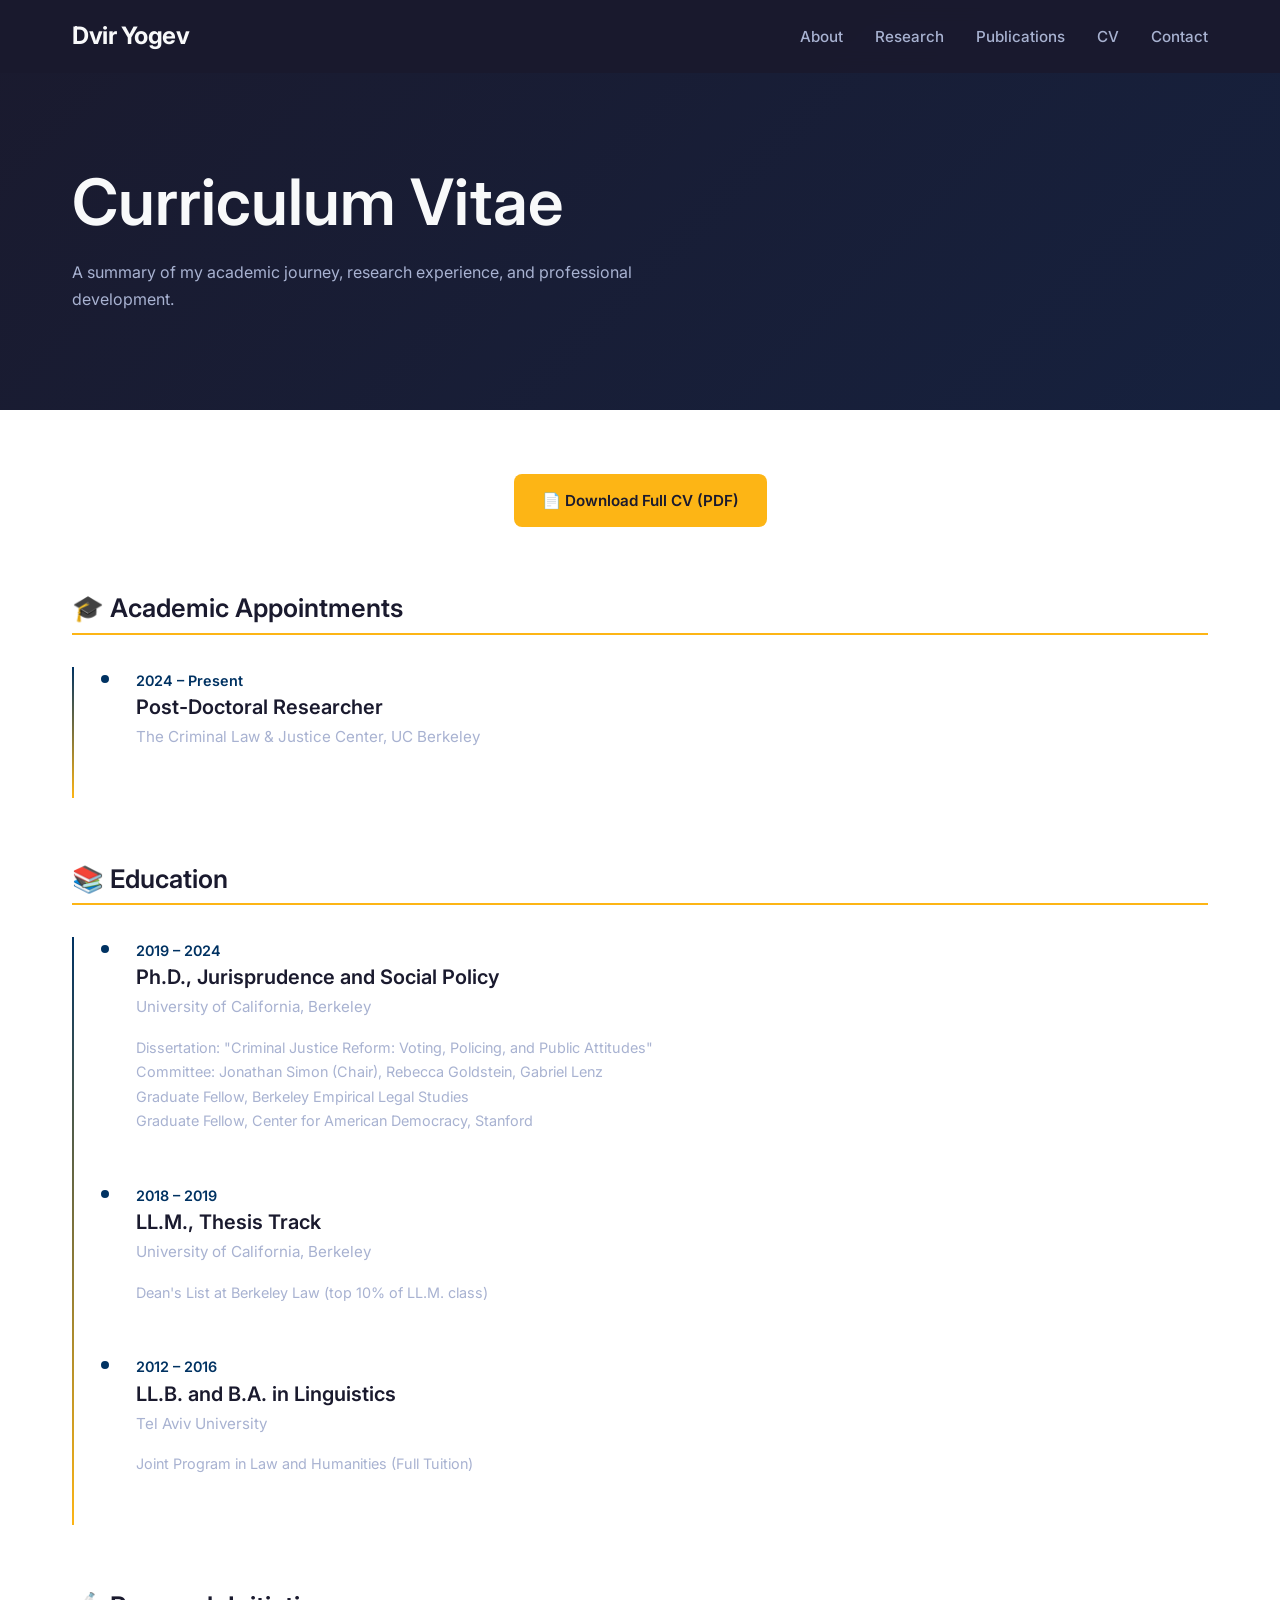
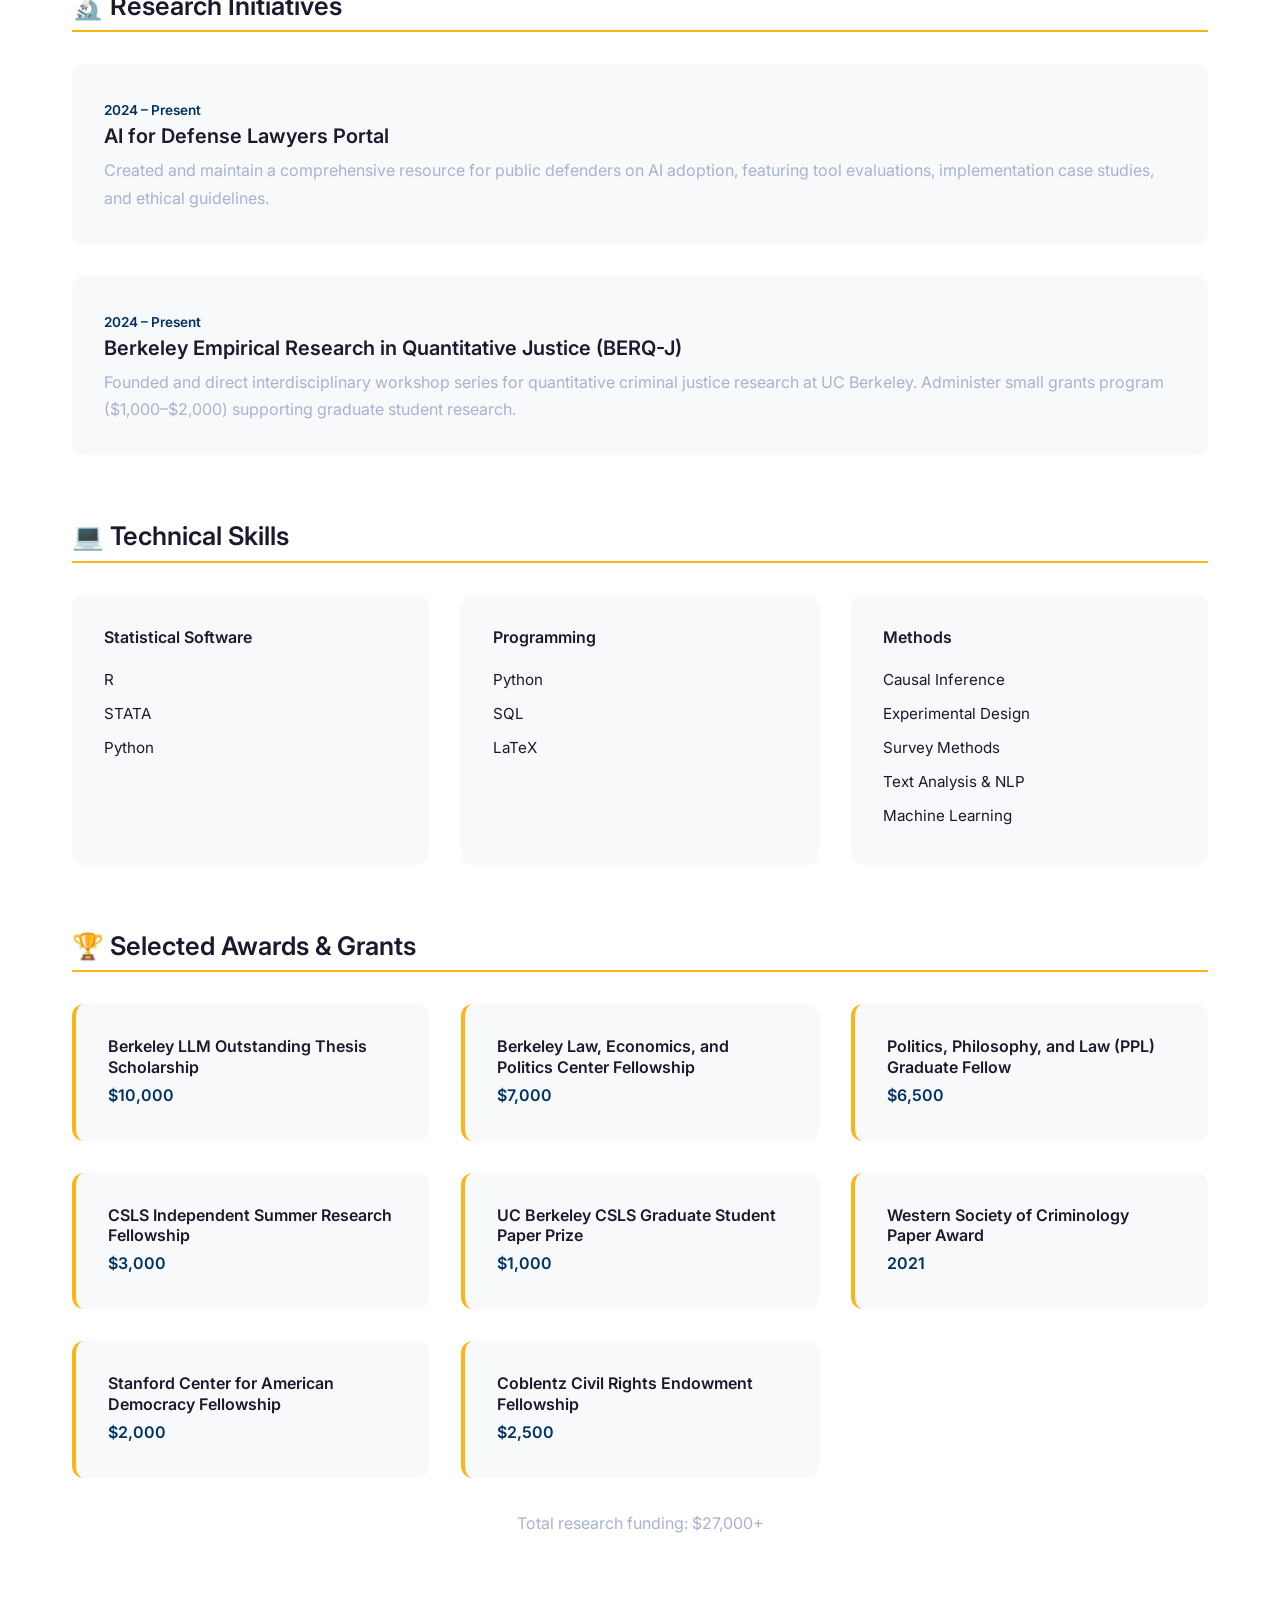
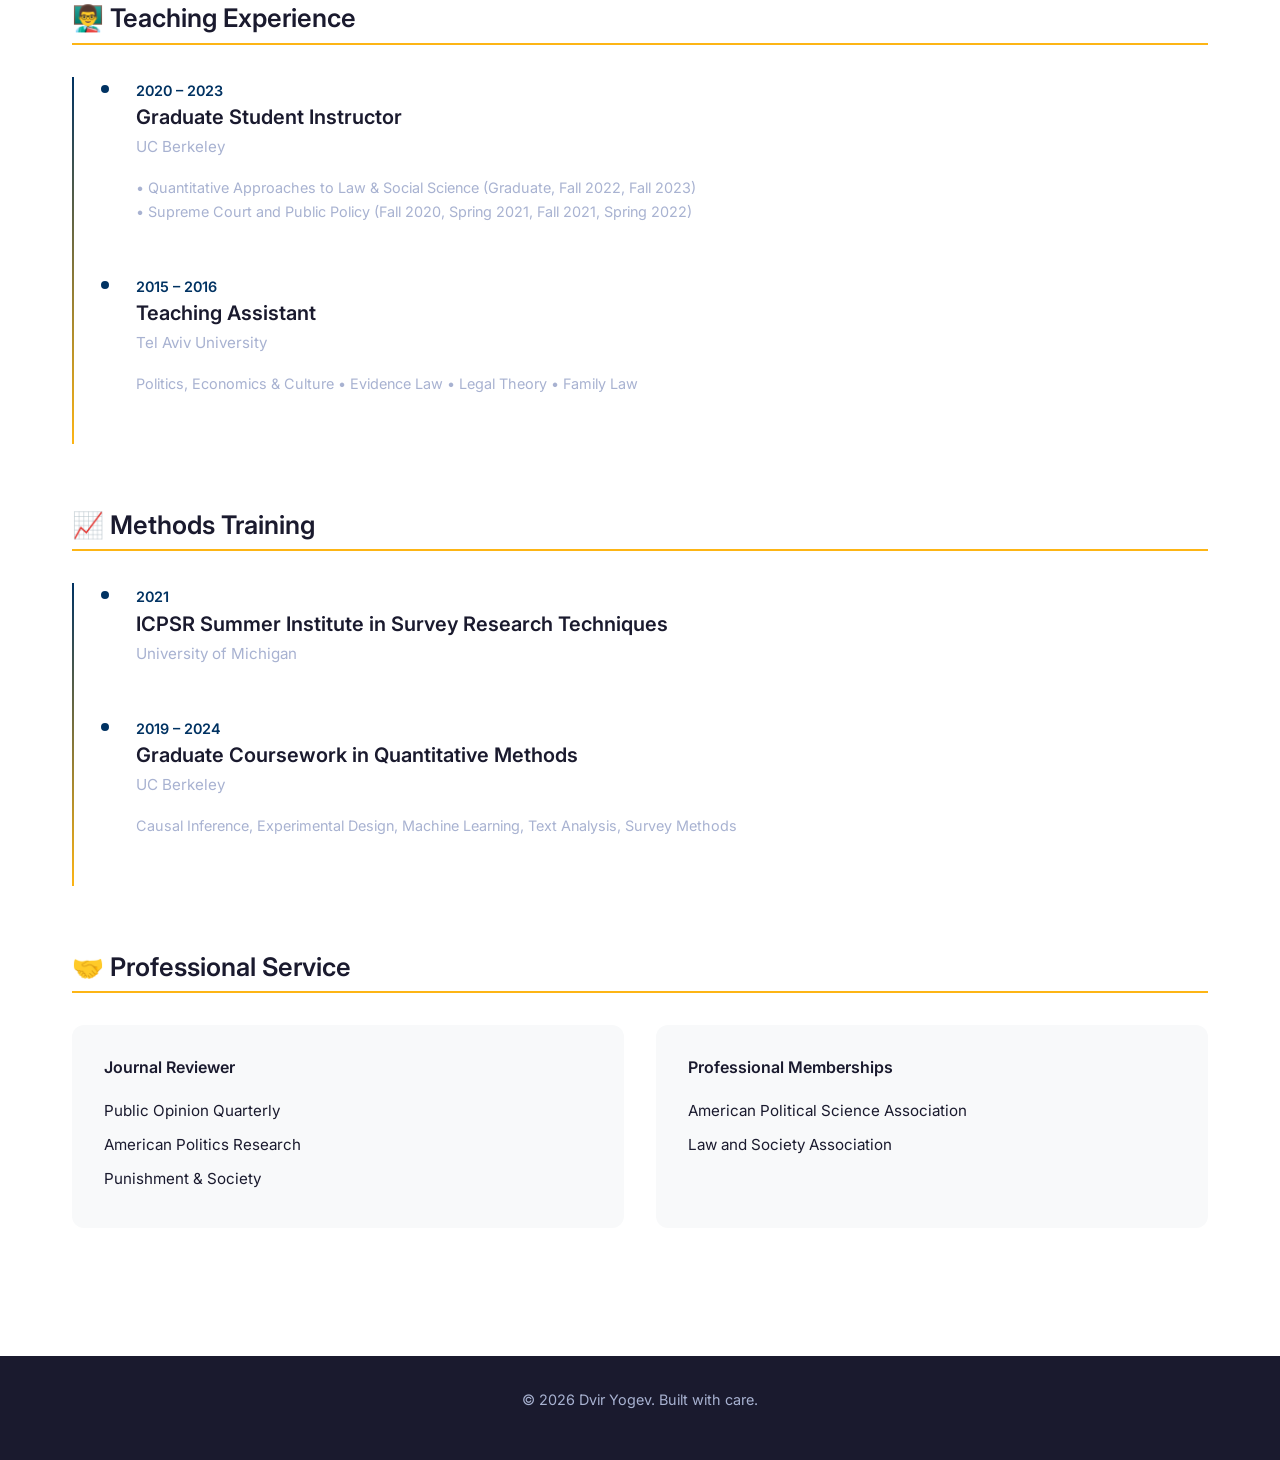
==== cv.html @ 74090f08 "Initial website with correct folder structure" ====
<!DOCTYPE html>
<html lang="en">

<head>
    <meta charset="UTF-8">
    <meta name="viewport" content="width=device-width, initial-scale=1.0">
    <meta name="description"
        content="Curriculum Vitae of Dvir Yogev - Post-Doctoral Researcher at UC Berkeley's Criminal Law & Justice Center.">
    <title>CV | Dvir Yogev, Ph.D.</title>

    <!-- Fonts -->
    <link rel="preconnect" href="https://fonts.googleapis.com">
    <link rel="preconnect" href="https://fonts.gstatic.com" crossorigin>
    <link href="https://fonts.googleapis.com/css2?family=Inter:wght@400;500;600;700&display=swap" rel="stylesheet">

    <!-- Styles -->
    <link rel="stylesheet" href="css/style.css">
    <style>
        .page-hero {
            padding: 160px 0 80px;
            background: linear-gradient(135deg, var(--primary-dark) 0%, var(--primary-medium) 100%);
        }

        .page-hero h1 {
            color: var(--text-light);
        }

        .page-hero p {
            color: var(--text-muted);
            max-width: 600px;
        }

        .cv-page {
            padding: var(--space-lg) 0;
        }

        .cv-download {
            margin-bottom: var(--space-lg);
            text-align: center;
        }

        .cv-section {
            margin-bottom: var(--space-lg);
        }

        .cv-section h3 {
            color: var(--primary-dark);
            margin-bottom: var(--space-md);
            padding-bottom: var(--space-xs);
            border-bottom: 2px solid var(--berkeley-gold);
            display: flex;
            align-items: center;
            gap: var(--space-xs);
        }

        .timeline {
            position: relative;
            padding-left: var(--space-md);
        }

        .timeline::before {
            content: '';
            position: absolute;
            left: 0;
            top: 0;
            bottom: 0;
            width: 2px;
            background: linear-gradient(to bottom, var(--berkeley-blue), var(--berkeley-gold));
        }

        .timeline-item {
            position: relative;
            padding-bottom: var(--space-md);
            padding-left: var(--space-md);
        }

        .timeline-item::before {
            content: '';
            position: absolute;
            left: -5px;
            top: 6px;
            width: 12px;
            height: 12px;
            border-radius: 50%;
            background: var(--berkeley-blue);
            border: 2px solid var(--bg-light);
        }

        .timeline-item .date {
            color: var(--berkeley-blue);
            font-weight: 600;
            font-size: 0.9rem;
            margin-bottom: 4px;
        }

        .timeline-item h4 {
            color: var(--primary-dark);
            margin-bottom: 4px;
        }

        .timeline-item .institution {
            color: var(--text-muted);
            font-size: 0.95rem;
        }

        .timeline-item .details {
            color: var(--text-muted);
            font-size: 0.9rem;
            margin-top: var(--space-xs);
        }

        .skills-list {
            display: grid;
            grid-template-columns: repeat(auto-fit, minmax(250px, 1fr));
            gap: var(--space-md);
        }

        .skill-group {
            background: var(--bg-off-white);
            padding: var(--space-md);
            border-radius: 12px;
        }

        .skill-group h4 {
            color: var(--primary-dark);
            margin-bottom: var(--space-sm);
            font-size: 1rem;
        }

        .skill-group ul {
            list-style: none;
            margin: 0;
            padding: 0;
        }

        .skill-group li {
            padding: 4px 0;
            color: var(--text-dark);
            font-size: 0.95rem;
        }

        .awards-grid {
            display: grid;
            grid-template-columns: repeat(auto-fit, minmax(300px, 1fr));
            gap: var(--space-md);
        }

        .award-card {
            background: var(--bg-off-white);
            padding: var(--space-md);
            border-radius: 12px;
            border-left: 4px solid var(--berkeley-gold);
        }

        .award-card h4 {
            color: var(--primary-dark);
            font-size: 1rem;
            margin-bottom: 4px;
        }

        .award-card .amount {
            color: var(--berkeley-blue);
            font-weight: 600;
        }

        .initiatives-list {
            display: flex;
            flex-direction: column;
            gap: var(--space-md);
        }

        .initiative-card {
            background: var(--bg-off-white);
            padding: var(--space-md);
            border-radius: 12px;
        }

        .initiative-card h4 {
            color: var(--primary-dark);
            margin-bottom: var(--space-xs);
        }

        .initiative-card .date {
            color: var(--berkeley-blue);
            font-size: 0.85rem;
            font-weight: 600;
            margin-bottom: var(--space-xs);
        }

        .initiative-card p {
            margin-bottom: 0;
        }
    </style>
</head>

<body>
    <!-- Navigation -->
    <nav class="navbar">
        <div class="nav-container">
            <a href="index.html" class="nav-logo">Dvir Yogev</a>
            <ul class="nav-links">
                <li><a href="index.html#about">About</a></li>
                <li><a href="index.html#research">Research</a></li>
                <li><a href="publications.html">Publications</a></li>
                <li><a href="cv.html">CV</a></li>
                <li><a href="index.html#contact">Contact</a></li>
            </ul>
            <div class="nav-toggle">
                <span></span>
                <span></span>
                <span></span>
            </div>
        </div>
    </nav>

    <!-- Page Hero -->
    <section class="page-hero">
        <div class="container">
            <h1>Curriculum Vitae</h1>
            <p>A summary of my academic journey, research experience, and professional development.</p>
        </div>
    </section>

    <!-- CV Content -->
    <section class="cv-page">
        <div class="container">

            <!-- Download Button -->
            <div class="cv-download">
                <a href="assets/CV.pdf" class="btn btn-primary" target="_blank">📄 Download Full CV (PDF)</a>
            </div>

            <!-- Academic Appointments -->
            <div class="cv-section">
                <h3>🎓 Academic Appointments</h3>
                <div class="timeline">
                    <div class="timeline-item">
                        <span class="date">2024 – Present</span>
                        <h4>Post-Doctoral Researcher</h4>
                        <p class="institution">The Criminal Law & Justice Center, UC Berkeley</p>
                    </div>
                </div>
            </div>

            <!-- Education -->
            <div class="cv-section">
                <h3>📚 Education</h3>
                <div class="timeline">
                    <div class="timeline-item">
                        <span class="date">2019 – 2024</span>
                        <h4>Ph.D., Jurisprudence and Social Policy</h4>
                        <p class="institution">University of California, Berkeley</p>
                        <p class="details">
                            Dissertation: "Criminal Justice Reform: Voting, Policing, and Public Attitudes"<br>
                            Committee: Jonathan Simon (Chair), Rebecca Goldstein, Gabriel Lenz<br>
                            Graduate Fellow, Berkeley Empirical Legal Studies<br>
                            Graduate Fellow, Center for American Democracy, Stanford
                        </p>
                    </div>
                    <div class="timeline-item">
                        <span class="date">2018 – 2019</span>
                        <h4>LL.M., Thesis Track</h4>
                        <p class="institution">University of California, Berkeley</p>
                        <p class="details">Dean's List at Berkeley Law (top 10% of LL.M. class)</p>
                    </div>
                    <div class="timeline-item">
                        <span class="date">2012 – 2016</span>
                        <h4>LL.B. and B.A. in Linguistics</h4>
                        <p class="institution">Tel Aviv University</p>
                        <p class="details">Joint Program in Law and Humanities (Full Tuition)</p>
                    </div>
                </div>
            </div>

            <!-- Research Initiatives -->
            <div class="cv-section">
                <h3>🔬 Research Initiatives</h3>
                <div class="initiatives-list">
                    <div class="initiative-card">
                        <span class="date">2024 – Present</span>
                        <h4>AI for Defense Lawyers Portal</h4>
                        <p>Created and maintain a comprehensive resource for public defenders on AI adoption, featuring
                            tool evaluations, implementation case studies, and ethical guidelines.</p>
                    </div>
                    <div class="initiative-card">
                        <span class="date">2024 – Present</span>
                        <h4>Berkeley Empirical Research in Quantitative Justice (BERQ-J)</h4>
                        <p>Founded and direct interdisciplinary workshop series for quantitative criminal justice
                            research at UC Berkeley. Administer small grants program ($1,000–$2,000) supporting graduate
                            student research.</p>
                    </div>
                </div>
            </div>

            <!-- Skills -->
            <div class="cv-section">
                <h3>💻 Technical Skills</h3>
                <div class="skills-list">
                    <div class="skill-group">
                        <h4>Statistical Software</h4>
                        <ul>
                            <li>R</li>
                            <li>STATA</li>
                            <li>Python</li>
                        </ul>
                    </div>
                    <div class="skill-group">
                        <h4>Programming</h4>
                        <ul>
                            <li>Python</li>
                            <li>SQL</li>
                            <li>LaTeX</li>
                        </ul>
                    </div>
                    <div class="skill-group">
                        <h4>Methods</h4>
                        <ul>
                            <li>Causal Inference</li>
                            <li>Experimental Design</li>
                            <li>Survey Methods</li>
                            <li>Text Analysis & NLP</li>
                            <li>Machine Learning</li>
                        </ul>
                    </div>
                </div>
            </div>

            <!-- Selected Awards -->
            <div class="cv-section">
                <h3>🏆 Selected Awards & Grants</h3>
                <div class="awards-grid">
                    <div class="award-card">
                        <h4>Berkeley LLM Outstanding Thesis Scholarship</h4>
                        <span class="amount">$10,000</span>
                    </div>
                    <div class="award-card">
                        <h4>Berkeley Law, Economics, and Politics Center Fellowship</h4>
                        <span class="amount">$7,000</span>
                    </div>
                    <div class="award-card">
                        <h4>Politics, Philosophy, and Law (PPL) Graduate Fellow</h4>
                        <span class="amount">$6,500</span>
                    </div>
                    <div class="award-card">
                        <h4>CSLS Independent Summer Research Fellowship</h4>
                        <span class="amount">$3,000</span>
                    </div>
                    <div class="award-card">
                        <h4>UC Berkeley CSLS Graduate Student Paper Prize</h4>
                        <span class="amount">$1,000</span>
                    </div>
                    <div class="award-card">
                        <h4>Western Society of Criminology Paper Award</h4>
                        <span class="amount">2021</span>
                    </div>
                    <div class="award-card">
                        <h4>Stanford Center for American Democracy Fellowship</h4>
                        <span class="amount">$2,000</span>
                    </div>
                    <div class="award-card">
                        <h4>Coblentz Civil Rights Endowment Fellowship</h4>
                        <span class="amount">$2,500</span>
                    </div>
                </div>
                <p class="mt-md" style="color: var(--text-muted); text-align: center;">
                    Total research funding: $27,000+
                </p>
            </div>

            <!-- Teaching -->
            <div class="cv-section">
                <h3>👨‍🏫 Teaching Experience</h3>
                <div class="timeline">
                    <div class="timeline-item">
                        <span class="date">2020 – 2023</span>
                        <h4>Graduate Student Instructor</h4>
                        <p class="institution">UC Berkeley</p>
                        <p class="details">
                            • Quantitative Approaches to Law & Social Science (Graduate, Fall 2022, Fall 2023)<br>
                            • Supreme Court and Public Policy (Fall 2020, Spring 2021, Fall 2021, Spring 2022)
                        </p>
                    </div>
                    <div class="timeline-item">
                        <span class="date">2015 – 2016</span>
                        <h4>Teaching Assistant</h4>
                        <p class="institution">Tel Aviv University</p>
                        <p class="details">
                            Politics, Economics & Culture • Evidence Law • Legal Theory • Family Law
                        </p>
                    </div>
                </div>
            </div>

            <!-- Methods Training -->
            <div class="cv-section">
                <h3>📈 Methods Training</h3>
                <div class="timeline">
                    <div class="timeline-item">
                        <span class="date">2021</span>
                        <h4>ICPSR Summer Institute in Survey Research Techniques</h4>
                        <p class="institution">University of Michigan</p>
                    </div>
                    <div class="timeline-item">
                        <span class="date">2019 – 2024</span>
                        <h4>Graduate Coursework in Quantitative Methods</h4>
                        <p class="institution">UC Berkeley</p>
                        <p class="details">Causal Inference, Experimental Design, Machine Learning, Text Analysis,
                            Survey Methods</p>
                    </div>
                </div>
            </div>

            <!-- Professional Service -->
            <div class="cv-section">
                <h3>🤝 Professional Service</h3>
                <div class="skills-list">
                    <div class="skill-group">
                        <h4>Journal Reviewer</h4>
                        <ul>
                            <li>Public Opinion Quarterly</li>
                            <li>American Politics Research</li>
                            <li>Punishment & Society</li>
                        </ul>
                    </div>
                    <div class="skill-group">
                        <h4>Professional Memberships</h4>
                        <ul>
                            <li>American Political Science Association</li>
                            <li>Law and Society Association</li>
                        </ul>
                    </div>
                </div>
            </div>

        </div>
    </section>

    <!-- Footer -->
    <footer class="footer">
        <div class="container">
            <p>© 2026 Dvir Yogev. Built with care.</p>
        </div>
    </footer>

    <script src="js/main.js"></script>
</body>

</html>
---- css/style.css ----
:root {
  /* Deep Navy Color Palette */
  --primary-dark: #1a1a2e;
  --primary-medium: #16213e;
  --primary-light: #0f3460;
  --accent-gold: #e94560;
  --accent-warm: #f39c12;
  --text-light: #f8f9fa;
  --text-muted: #a8b2d1;
  --text-dark: #1a1a2e;
  --bg-light: #ffffff;
  --bg-off-white: #f8f9fa;
  --berkeley-blue: #003262;
  --berkeley-gold: #fdb515;

  /* Typography */
  --font-heading: 'Inter', -apple-system, BlinkMacSystemFont, 'Segoe UI', sans-serif;
  --font-body: 'Inter', -apple-system, BlinkMacSystemFont, 'Segoe UI', sans-serif;

  /* Spacing */
  --space-xs: 0.5rem;
  --space-sm: 1rem;
  --space-md: 2rem;
  --space-lg: 4rem;
  --space-xl: 8rem;

  /* Transitions */
  --transition-fast: 0.2s ease;
  --transition-medium: 0.3s ease;
  --transition-slow: 0.5s ease;

  /* Shadows */
  --shadow-sm: 0 2px 4px rgba(0, 0, 0, 0.1);
  --shadow-md: 0 4px 12px rgba(0, 0, 0, 0.15);
  --shadow-lg: 0 8px 24px rgba(0, 0, 0, 0.2);
}

/* Reset & Base */
*,
*::before,
*::after {
  box-sizing: border-box;
  margin: 0;
  padding: 0;
}

html {
  scroll-behavior: smooth;
  font-size: 16px;
}

body {
  font-family: var(--font-body);
  line-height: 1.7;
  color: var(--text-dark);
  background-color: var(--bg-light);
  overflow-x: hidden;
}

/* Typography */
h1,
h2,
h3,
h4,
h5,
h6 {
  font-family: var(--font-heading);
  font-weight: 600;
  line-height: 1.3;
  margin-bottom: var(--space-sm);
}

h1 {
  font-size: clamp(2.5rem, 5vw, 4rem);
}

h2 {
  font-size: clamp(1.8rem, 3vw, 2.5rem);
}

h3 {
  font-size: clamp(1.3rem, 2vw, 1.75rem);
}

h4 {
  font-size: 1.25rem;
}

p {
  margin-bottom: var(--space-sm);
  color: var(--text-muted);
}

a {
  color: var(--berkeley-blue);
  text-decoration: none;
  transition: color var(--transition-fast);
}

a:hover {
  color: var(--accent-gold);
}

/* Layout */
.container {
  max-width: 1200px;
  margin: 0 auto;
  padding: 0 var(--space-md);
}

section {
  padding: var(--space-lg) 0;
}

/* Navigation */
.navbar {
  position: fixed;
  top: 0;
  left: 0;
  right: 0;
  z-index: 1000;
  background: rgba(26, 26, 46, 0.95);
  backdrop-filter: blur(10px);
  padding: var(--space-sm) 0;
  transition: all var(--transition-medium);
}

.navbar.scrolled {
  padding: var(--space-xs) 0;
  box-shadow: var(--shadow-md);
}

.nav-container {
  display: flex;
  justify-content: space-between;
  align-items: center;
  max-width: 1200px;
  margin: 0 auto;
  padding: 0 var(--space-md);
}

.nav-logo {
  font-size: 1.5rem;
  font-weight: 700;
  color: var(--text-light);
  letter-spacing: -0.5px;
}

.nav-logo:hover {
  color: var(--berkeley-gold);
}

.nav-links {
  display: flex;
  gap: var(--space-md);
  list-style: none;
}

.nav-links a {
  color: var(--text-muted);
  font-weight: 500;
  font-size: 0.95rem;
  position: relative;
  padding: var(--space-xs) 0;
}

.nav-links a::after {
  content: '';
  position: absolute;
  bottom: 0;
  left: 0;
  width: 0;
  height: 2px;
  background: var(--berkeley-gold);
  transition: width var(--transition-medium);
}

.nav-links a:hover {
  color: var(--text-light);
}

.nav-links a:hover::after {
  width: 100%;
}

.nav-toggle {
  display: none;
  flex-direction: column;
  gap: 5px;
  cursor: pointer;
  padding: 10px;
}

.nav-toggle span {
  width: 25px;
  height: 2px;
  background: var(--text-light);
  transition: all var(--transition-fast);
}

/* Hero Section */
.hero {
  min-height: 100vh;
  display: flex;
  align-items: center;
  background: linear-gradient(135deg, var(--primary-dark) 0%, var(--primary-medium) 50%, var(--primary-light) 100%);
  position: relative;
  overflow: hidden;
}

.hero::before {
  content: '';
  position: absolute;
  top: 0;
  left: 0;
  right: 0;
  bottom: 0;
  background: url('data:image/svg+xml,<svg xmlns="http://www.w3.org/2000/svg" viewBox="0 0 100 100"><circle cx="50" cy="50" r="1" fill="rgba(255,255,255,0.03)"/></svg>');
  background-size: 50px 50px;
}

.hero-content {
  display: grid;
  grid-template-columns: 1fr 1fr;
  gap: var(--space-lg);
  align-items: center;
  position: relative;
  z-index: 1;
}

.hero-text h1 {
  color: var(--text-light);
  margin-bottom: var(--space-xs);
}

.hero-text .title {
  color: var(--berkeley-gold);
  font-size: 1.25rem;
  font-weight: 500;
  margin-bottom: var(--space-sm);
  display: block;
}

.hero-text .tagline {
  color: var(--text-muted);
  font-size: 1.15rem;
  line-height: 1.8;
  margin-bottom: var(--space-md);
}

.hero-cta {
  display: flex;
  gap: var(--space-sm);
  flex-wrap: wrap;
}

.btn {
  display: inline-flex;
  align-items: center;
  gap: var(--space-xs);
  padding: 0.875rem 1.75rem;
  border-radius: 8px;
  font-weight: 600;
  font-size: 0.95rem;
  transition: all var(--transition-medium);
  cursor: pointer;
  border: none;
}

.btn-primary {
  background: var(--berkeley-gold);
  color: var(--primary-dark);
}

.btn-primary:hover {
  background: #ffc233;
  transform: translateY(-2px);
  box-shadow: var(--shadow-md);
  color: var(--primary-dark);
}

.btn-secondary {
  background: transparent;
  color: var(--text-light);
  border: 2px solid var(--text-muted);
}

.btn-secondary:hover {
  border-color: var(--text-light);
  background: rgba(255, 255, 255, 0.1);
  color: var(--text-light);
}

.hero-image {
  display: flex;
  justify-content: center;
}

.hero-image img {
  width: 350px;
  height: 350px;
  border-radius: 50%;
  object-fit: cover;
  object-position: center 20%;
  border: 4px solid rgba(255, 255, 255, 0.1);
  box-shadow: var(--shadow-lg);
  transition: transform var(--transition-medium);
}

.hero-image img:hover {
  transform: scale(1.02);
}

/* Section Headers */
.section-header {
  text-align: center;
  margin-bottom: var(--space-lg);
}

.section-header h2 {
  color: var(--primary-dark);
  position: relative;
  display: inline-block;
}

.section-header h2::after {
  content: '';
  position: absolute;
  bottom: -10px;
  left: 50%;
  transform: translateX(-50%);
  width: 60px;
  height: 3px;
  background: var(--berkeley-gold);
  border-radius: 2px;
}

.section-header p {
  max-width: 600px;
  margin: var(--space-md) auto 0;
}

/* About Section */
.about {
  background: var(--bg-off-white);
}

.about-content {
  display: grid;
  grid-template-columns: 2fr 1fr;
  gap: var(--space-lg);
  align-items: start;
}

.about-text p {
  color: var(--text-dark);
  font-size: 1.1rem;
}

.about-highlights {
  background: var(--bg-light);
  padding: var(--space-md);
  border-radius: 12px;
  box-shadow: var(--shadow-sm);
}

.about-highlights h3 {
  color: var(--primary-dark);
  margin-bottom: var(--space-sm);
  font-size: 1.1rem;
}

.highlight-item {
  display: flex;
  align-items: flex-start;
  gap: var(--space-sm);
  padding: var(--space-sm) 0;
  border-bottom: 1px solid rgba(0, 0, 0, 0.05);
}

.highlight-item:last-child {
  border-bottom: none;
}

.highlight-icon {
  font-size: 1.5rem;
  flex-shrink: 0;
}

.highlight-text {
  font-size: 0.95rem;
  color: var(--text-dark);
}

.highlight-text strong {
  display: block;
  margin-bottom: 2px;
}

/* Skills Grid */
.skills-section {
  padding: var(--space-lg) 0;
}

.skills-grid {
  display: grid;
  grid-template-columns: repeat(auto-fit, minmax(280px, 1fr));
  gap: var(--space-md);
}

.skill-card {
  background: var(--bg-light);
  padding: var(--space-md);
  border-radius: 12px;
  box-shadow: var(--shadow-sm);
  transition: all var(--transition-medium);
  border: 1px solid rgba(0, 0, 0, 0.05);
}

.skill-card:hover {
  transform: translateY(-4px);
  box-shadow: var(--shadow-md);
}

.skill-card h4 {
  color: var(--primary-dark);
  margin-bottom: var(--space-xs);
  display: flex;
  align-items: center;
  gap: var(--space-xs);
}

.skill-card .icon {
  font-size: 1.25rem;
}

.skill-card p {
  font-size: 0.95rem;
  margin-bottom: 0;
}

.skill-tags {
  display: flex;
  flex-wrap: wrap;
  gap: var(--space-xs);
  margin-top: var(--space-sm);
}

.skill-tag {
  background: rgba(0, 50, 98, 0.1);
  color: var(--berkeley-blue);
  padding: 4px 12px;
  border-radius: 20px;
  font-size: 0.8rem;
  font-weight: 500;
}

/* Publications Section */
.publications {
  background: var(--bg-off-white);
}

.publications-list {
  display: flex;
  flex-direction: column;
  gap: var(--space-md);
}

.publication-card {
  background: var(--bg-light);
  padding: var(--space-md);
  border-radius: 12px;
  box-shadow: var(--shadow-sm);
  transition: all var(--transition-medium);
  border-left: 4px solid var(--berkeley-blue);
}

.publication-card:hover {
  transform: translateX(4px);
  box-shadow: var(--shadow-md);
}

.publication-card .venue {
  color: var(--berkeley-blue);
  font-weight: 600;
  font-size: 0.85rem;
  text-transform: uppercase;
  letter-spacing: 0.5px;
  margin-bottom: var(--space-xs);
}

.publication-card h4 {
  color: var(--primary-dark);
  margin-bottom: var(--space-xs);
  font-size: 1.15rem;
}

.publication-card .authors {
  color: var(--text-muted);
  font-size: 0.9rem;
  margin-bottom: var(--space-sm);
}

.publication-card .abstract {
  font-size: 0.95rem;
  color: var(--text-dark);
  line-height: 1.7;
}

.publication-card .links {
  margin-top: var(--space-sm);
  display: flex;
  gap: var(--space-sm);
}

.publication-card .links a {
  font-size: 0.9rem;
  font-weight: 500;
  display: inline-flex;
  align-items: center;
  gap: 4px;
}

/* Contact Section */
.contact {
  background: linear-gradient(135deg, var(--primary-dark) 0%, var(--primary-medium) 100%);
  color: var(--text-light);
}

.contact .section-header h2 {
  color: var(--text-light);
}

.contact .section-header p {
  color: var(--text-muted);
}

.contact-content {
  display: grid;
  grid-template-columns: repeat(auto-fit, minmax(250px, 1fr));
  gap: var(--space-md);
  max-width: 800px;
  margin: 0 auto;
}

.contact-item {
  text-align: center;
  padding: var(--space-md);
}

.contact-item .icon {
  font-size: 2.5rem;
  margin-bottom: var(--space-sm);
  display: block;
}

.contact-item h4 {
  color: var(--text-light);
  margin-bottom: var(--space-xs);
}

.contact-item a {
  color: var(--text-muted);
  transition: color var(--transition-fast);
}

.contact-item a:hover {
  color: var(--berkeley-gold);
}

/* Footer */
.footer {
  background: var(--primary-dark);
  color: var(--text-muted);
  text-align: center;
  padding: var(--space-md) 0;
  font-size: 0.9rem;
}

/* Responsive Design */
@media (max-width: 968px) {
  .hero-content {
    grid-template-columns: 1fr;
    text-align: center;
    padding-top: 100px;
  }

  .hero-image {
    order: -1;
  }

  .hero-image img {
    width: 280px;
    height: 280px;
  }

  .hero-cta {
    justify-content: center;
  }

  .about-content {
    grid-template-columns: 1fr;
  }

  .about-highlights {
    order: -1;
  }
}

@media (max-width: 768px) {
  .nav-links {
    display: none;
    position: absolute;
    top: 100%;
    left: 0;
    right: 0;
    background: var(--primary-dark);
    flex-direction: column;
    padding: var(--space-md);
    gap: var(--space-sm);
    text-align: center;
  }

  .nav-links.active {
    display: flex;
  }

  .nav-toggle {
    display: flex;
  }

  section {
    padding: var(--space-md) 0;
  }

  .skills-grid {
    grid-template-columns: 1fr;
  }
}

/* Animations */
@keyframes fadeInUp {
  from {
    opacity: 0;
    transform: translateY(30px);
  }

  to {
    opacity: 1;
    transform: translateY(0);
  }
}

.animate-in {
  animation: fadeInUp 0.6s ease forwards;
  opacity: 0;
}

.animate-delay-1 {
  animation-delay: 0.1s;
}

.animate-delay-2 {
  animation-delay: 0.2s;
}

.animate-delay-3 {
  animation-delay: 0.3s;
}

.animate-delay-4 {
  animation-delay: 0.4s;
}

/* Utility Classes */
.text-center {
  text-align: center;
}

.text-light {
  color: var(--text-light);
}

.mb-0 {
  margin-bottom: 0;
}

.mt-md {
  margin-top: var(--space-md);
}
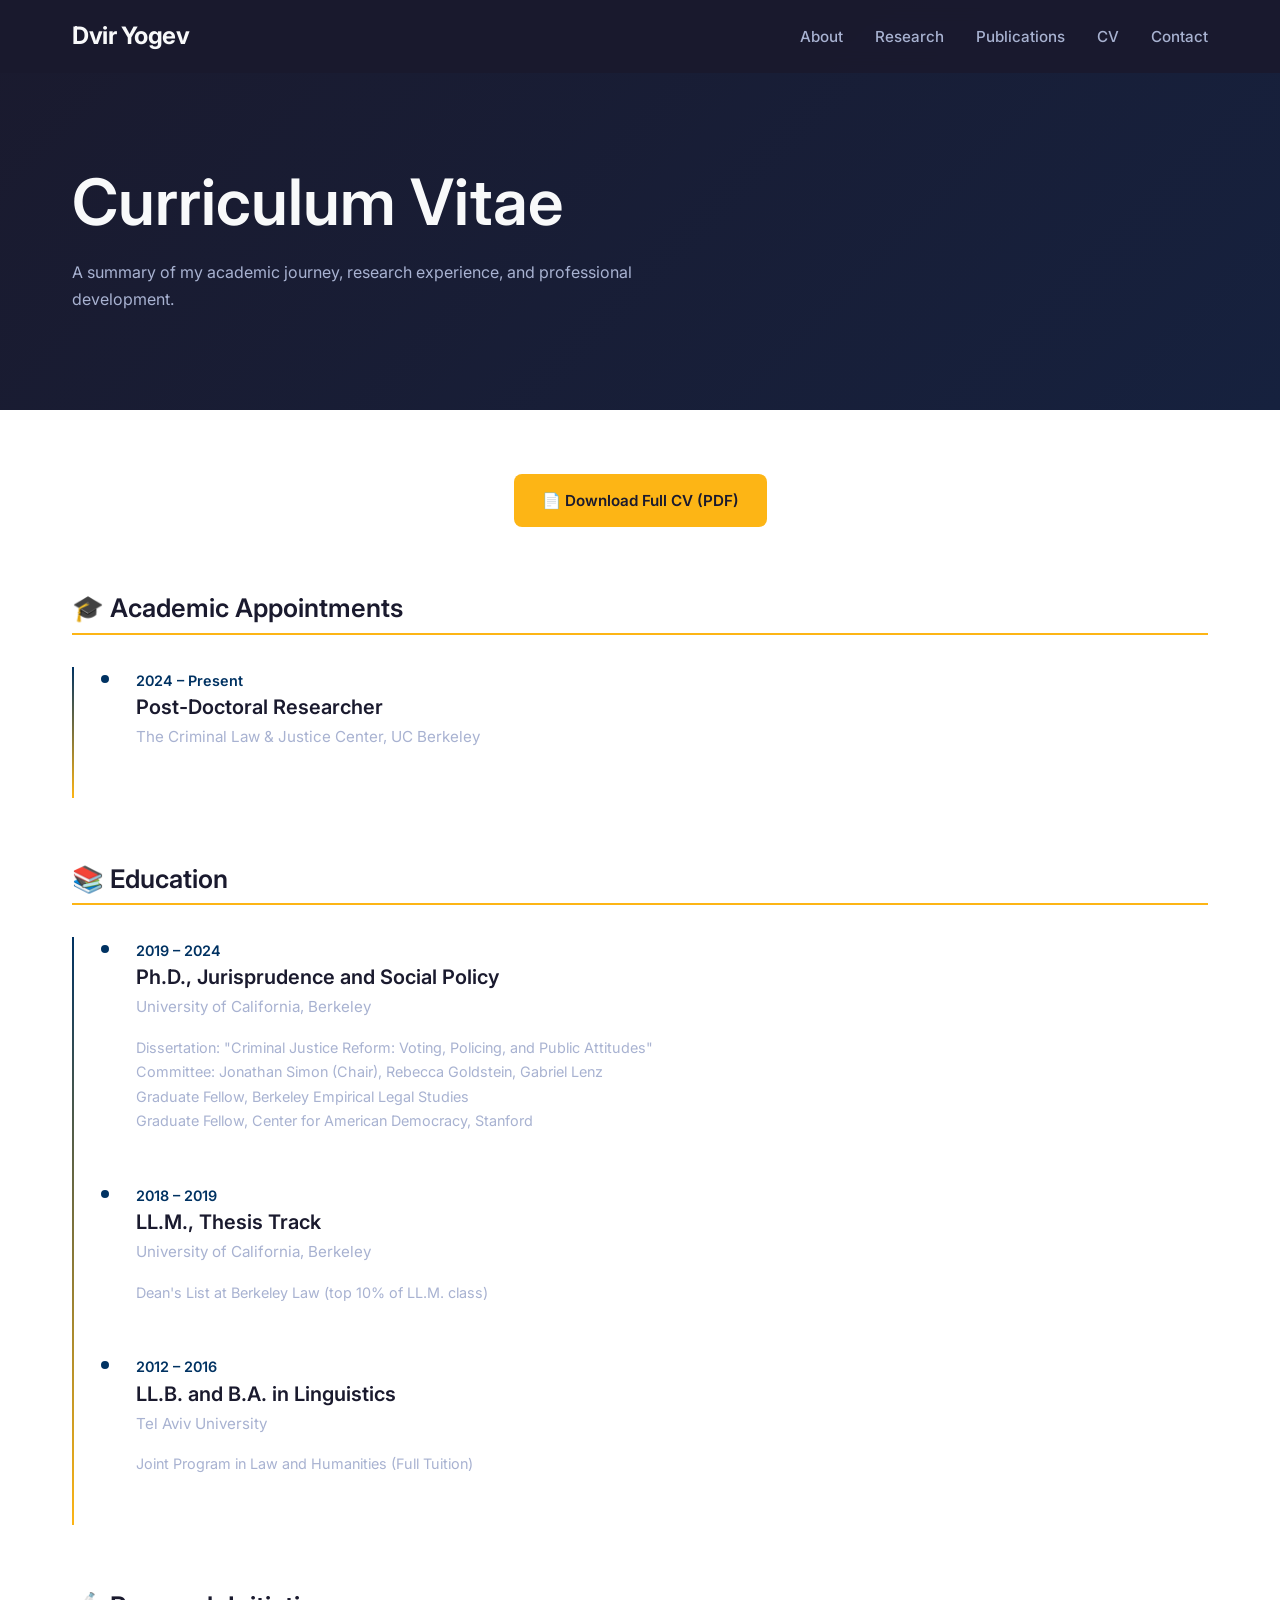
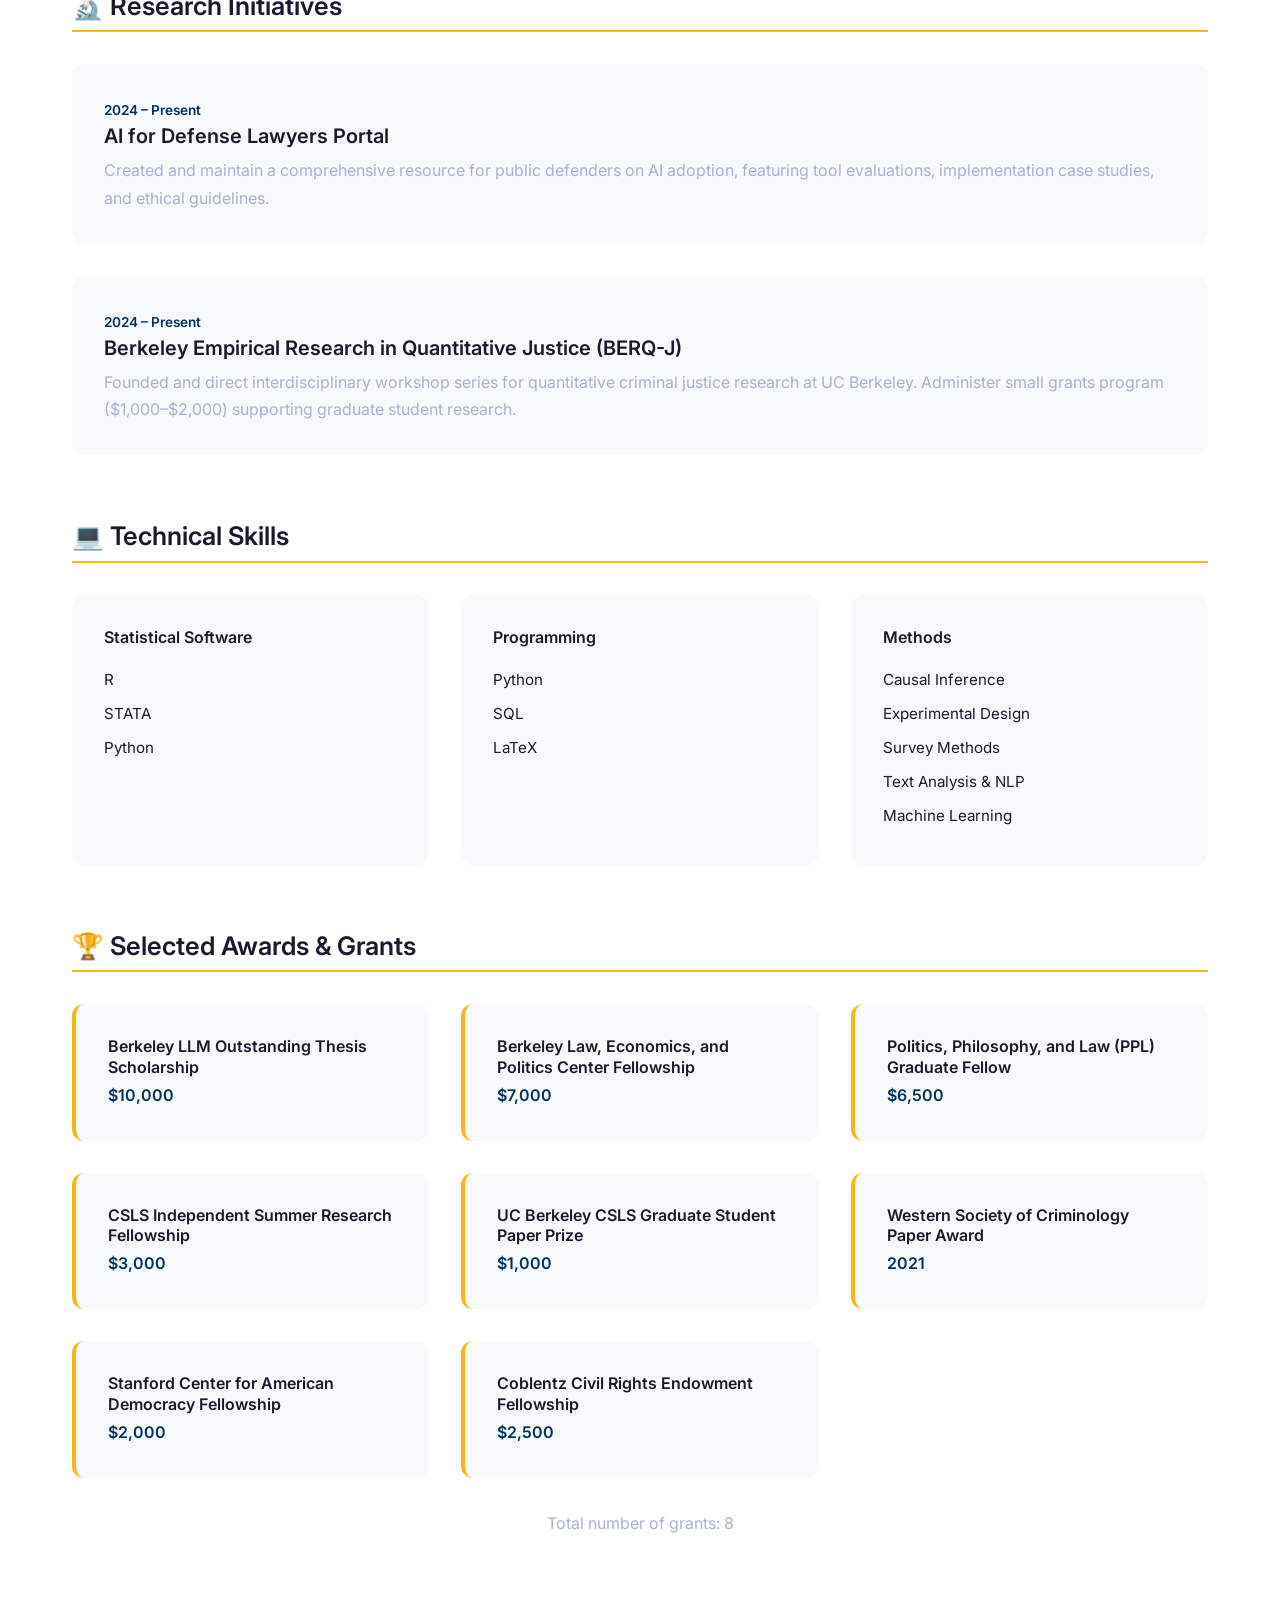
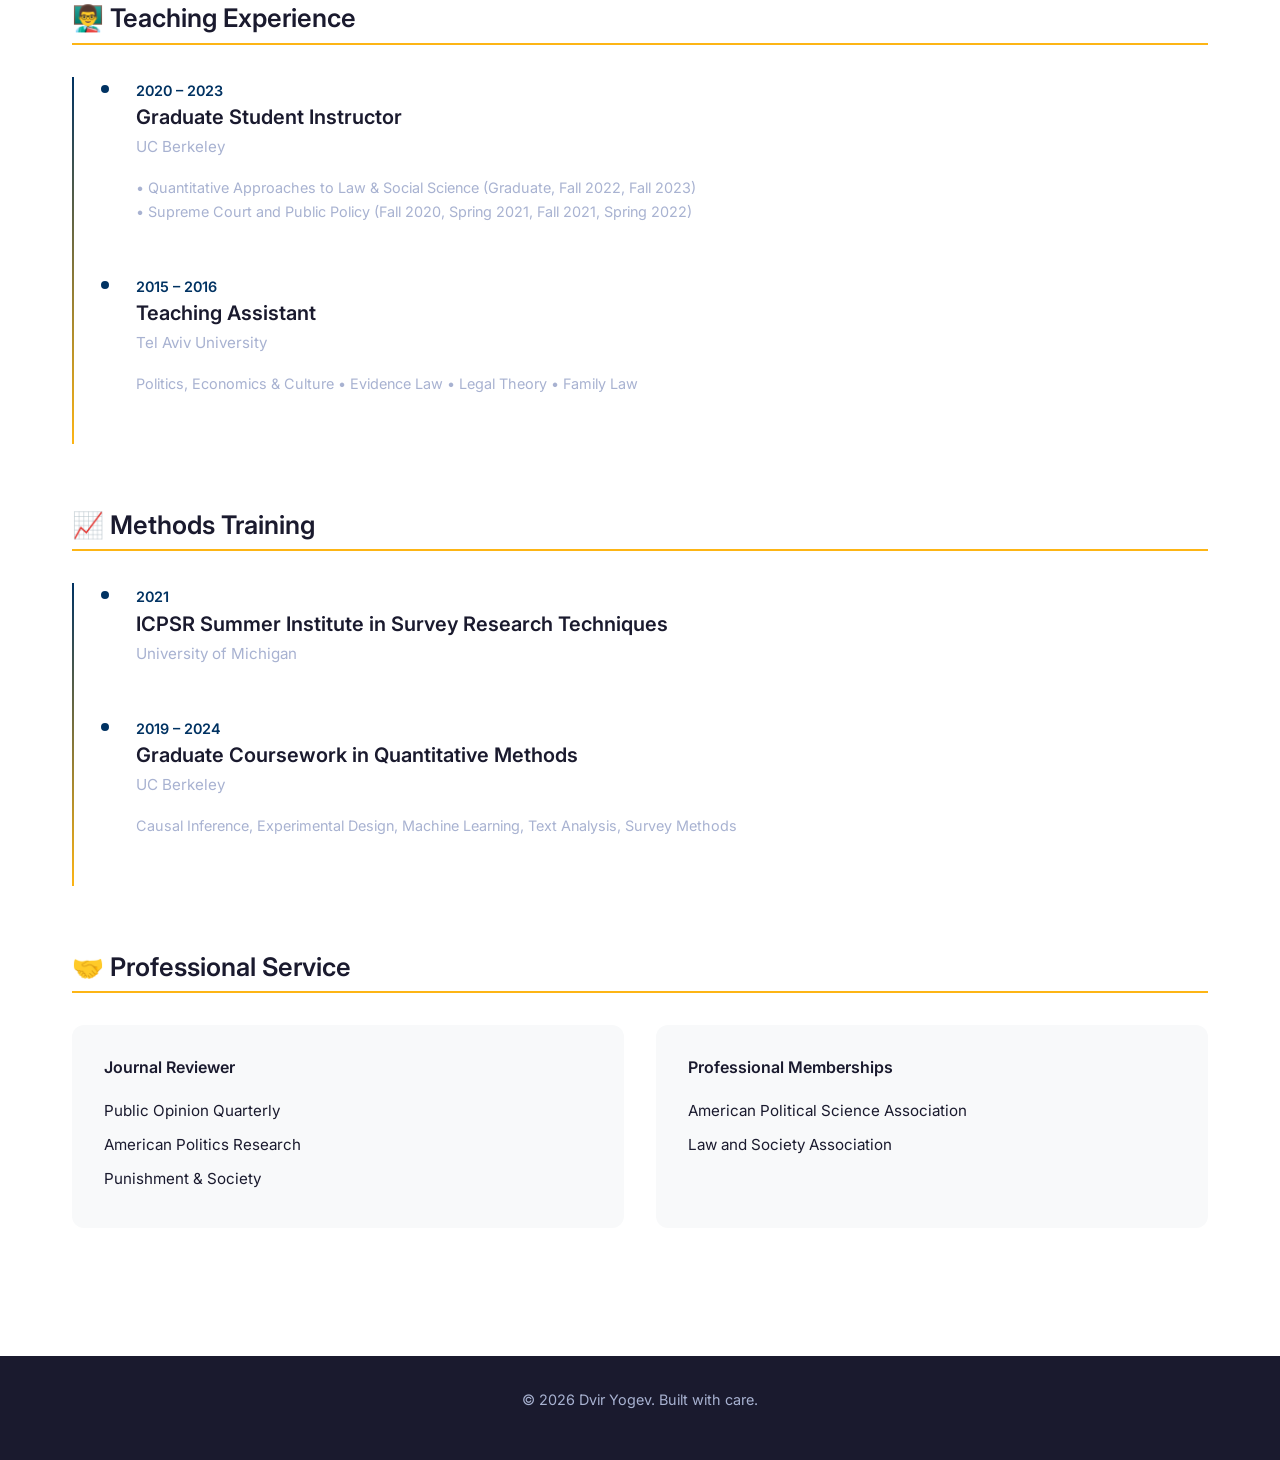
==== commit 7e7ae081: "Optimize headshot image (8MB to 39KB) and update grant text to show count instead of dollar amount" ====
--- a/cv.html
+++ b/cv.html
@@ -363,7 +363,7 @@
                     </div>
                 </div>
                 <p class="mt-md" style="color: var(--text-muted); text-align: center;">
-                    Total research funding: $27,000+
+                    Total number of grants: 8
                 </p>
             </div>
 
